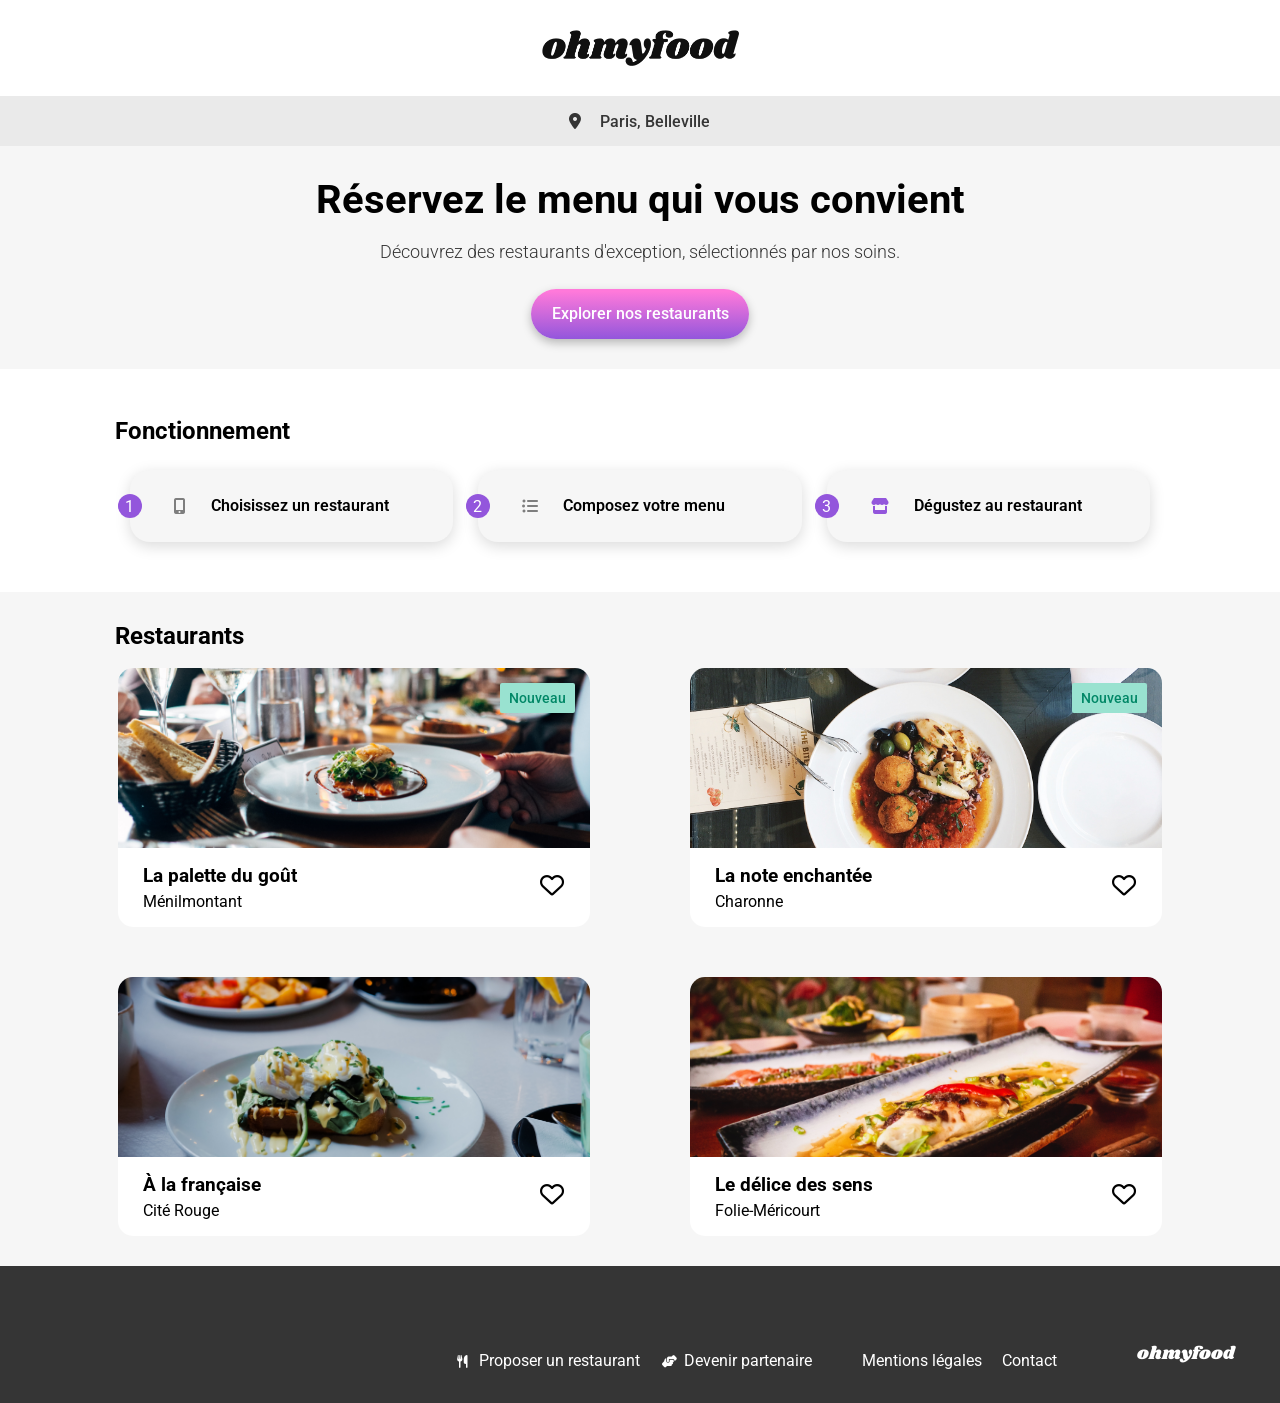
==== index.html @ b6a46c94 "Jeudi" ====
<!DOCTYPE html>
<html lang="fr">
<head>
   <meta charset="UTF-8">
   <meta name="viewport" content="width=device-width, initial-scale=1.0">
   <title>OhMyFood</title>
   <link rel="preconnect" href="https://fonts.googleapis.com">
   <link rel="preconnect" href="https://fonts.gstatic.com" crossorigin>
   <link href="https://fonts.googleapis.com/css2?family=Inter:ital,opsz,wght@0,14..32,100..900;1,14..32,100..900&family=Roboto:ital,wght@0,100..900;1,100..900&display=swap" rel="stylesheet">
   <link rel="stylesheet" href="https://cdnjs.cloudflare.com/ajax/libs/font-awesome/6.2.1/css/all.min.css"
      integrity="sha512-MV7K8+y+gLIBoVD59lQIYicR65iaqukzvf/nwasF0nqhPay5w/9lJmVM2hMDcnK1OnMGCdVK+iQrJ7lzPJQd1w=="
      crossorigin="anonymous" referrerpolicy="no-referrer">
      <link rel="preconnect" href="https://fonts.googleapis.com">
   <link rel="preconnect" href="https://fonts.gstatic.com" crossorigin>
   <link href="https://fonts.googleapis.com/css2?family=Inter:ital,opsz,wght@0,14..32,100..900;1,14..32,100..900&family=Roboto:ital,wght@0,100..900;1,100..900&family=Shrikhand&display=swap" rel="stylesheet">
   <link rel="stylesheet" type="text/css" href="./assets/styles/pagedaccueil.css">
</head>

<body>
   <div class="loader-container">
      <div class="loader">
         <i class="fas fa-mobile-screen-button"></i>
         <i class="fa-solid fa-list-ul icon"></i>
         <i class="fas fa-store"></i>
      </div>
   </div>
   <div class="main-container">
      <header>
         <div class="header-nav">
            <div class="header-logo">
               <img src="./assets/images/logo/ohmyfood.png" alt="Logo de la marque OhMyFood" class="logo">
            </div>
            <div class="city-input">
               <label for="city"> <i class="fa-solid fa-location-dot map-pin"></i> </label> 
               <input type="text" name="city" id="city" placeholder="Paris, Belleville">
            </div>
         </div>
      </header>
      <main>
         <section class="exploration-restaurant">
            <div class="headline">
               <h1 class="headline-title"> Réservez le menu qui vous convient </h1>
               <p class="headline-text"> Découvrez des restaurants d'exception, sélectionnés par nos soins. </p>
               <a href="#restaurant" class="btn"> Explorer nos restaurants </a>
            </div>
         </section>

         <section class="section-fonctionnement">
            <div class="test-2">
            <h2 class="fonctionnement-title"> Fonctionnement </h2>
            <div class="fonctionnement">
               <div class="filtre-fonctionnement">
                  <div class="circle-fonctionnement">
                     <div class="number-fonctionnement">
                        <p> 1 </p>
                     </div>
                  </div>
                  <i class="fa-solid fa-mobile-screen-button icon"></i>
                  <div class="text-fonctionnement">
                     <p> Choisissez un restaurant </p>
                  </div>
               </div>
               <div class="filtre-fonctionnement">
                  <div class="circle-fonctionnement">
                     <div class="number-fonctionnement">
                        <p> 2 </p>
                     </div>
                  </div>
                  <i class="fa-solid fa-list-ul icon"></i>
                  <div class="text-fonctionnement">
                     <p> Composez votre menu </p>
                  </div>
               </div>
               <div class="filtre-fonctionnement">
                  <div class="circle-fonctionnement">
                     <div class="number-fonctionnement">
                        <p> 3 </p>
                     </div>
                  </div>
                  <i class="fa-solid fa-store icon-color"></i>
                  <div class="text-fonctionnement">
                     <p> Dégustez au restaurant </p>
                  </div>
               </div>
            </div>
            </div>
         </section>
         <section class="restaurants">
            <div class="test">
               <h2 class="restaurant-title" id="restaurant"> Restaurants </h2>
               <div class="restaurants-cards">

                  <article class="card">
                     <a href="restaurants/LaPaletteDuGout.html">
                        <div class="nouveau-badge">
                        <p> Nouveau </p>
                        </div>
                        <img src="./assets/images/restaurants/jay-wennington-N_Y88TWmGwA-unsplash.jpg" alt="Restaurant La Palette du goût">
                        <div class="card-footer">
                           <div class="card-text">
                              <h3 class="card-title"> La palette du goût </h3>
                              <p class="card-subtitle"> Ménilmontant </p>
                           </div>
                        </div>
                     </a>
                        <div class="card-saving">
                           <input type="checkbox" id="heart-saving-1" class="heart-checkbox">
                           <label for="heart-saving-1" class="heart-label">
                              <i class="fa-regular fa-heart empty-heart"></i>
                              <i class="fa-solid fa-heart full-heart"></i>
                           </label>
                        </div>
                  </article>

                  <article class="card">
                     <a href="restaurants/LaNoteEnchantee.html">
                        <div class="nouveau-badge">
                        <p> Nouveau </p>
                        </div>
                        <img src="./assets/images/restaurants/stil-u2Lp8tXIcjw-unsplash.jpg" alt="Restaurant La note enchantée">
                        <div class="card-footer">
                           <div class="card-text">
                              <h3 class="card-title"> La note enchantée </h3>
                              <p class="card-subtitle"> Charonne </p>
                           </div>
                        </div>
                     </a>
                        <div class="card-saving">
                           <input type="checkbox" id="heart-saving-2" class="heart-checkbox">
                           <label for="heart-saving-2" class="heart-label">
                              <i class="fa-regular fa-heart empty-heart"></i>
                              <i class="fa-solid fa-heart full-heart"></i>
                           </label>
                        </div>
                  </article>

                  <article class="card">
                     <a href="restaurants/ALaFrançaise.html">
                        <img src="./assets/images/restaurants/toa-heftiba-DQKerTsQwi0-unsplash.jpg" alt="Restaurant À la française">
                        <div class="card-footer">
                           <div class="card-text">
                              <h3 class="card-title"> À la française </h3>
                              <p class="card-subtitle"> Cité Rouge </p>
                           </div>
                        </div>
                     </a>
                        <div class="card-saving">
                           <input type="checkbox" id="heart-saving-3" class="heart-checkbox">
                           <label for="heart-saving-3" class="heart-label">
                              <i class="fa-regular fa-heart empty-heart"></i>
                              <i class="fa-solid fa-heart full-heart"></i>
                           </label>
                        </div>
                  </article>

                  <article class="card">
                     <a href="restaurants/LeDeliceDesSens.html">
                        <img src="./assets/images/restaurants/louis-hansel-shotsoflouis-qNBGVyOCY8Q-unsplash.jpg" alt="Restaurant Le délice des sens">
                        <div class="card-footer">
                           <div class="card-text">
                              <h3 class="card-title"> Le délice des sens </h3>
                              <p class="card-subtitle"> Folie-Méricourt</p>
                           </div>
                        </div>
                     </a>
                        <div class="card-saving">
                           <input type="checkbox" id="heart-saving-4" class="heart-checkbox">
                           <label for="heart-saving-4" class="heart-label">
                              <i class="fa-regular fa-heart empty-heart"></i>
                              <i class="fa-solid fa-heart full-heart"></i>
                           </label>
                        </div>
                  </article>
                  
               </div>
            </div>
         </section>
      </main>
      <footer class="footer">
         <div class="footer-container">
            <h3 class="footer-title">ohmyfood</h3>
            <div class="footer-links">
               <ul class="footer-groupe">
                  <li> <i class="fa-solid fa-utensils icon-footer"></i> Proposer un restaurant </li>
                  <li> <i class="fa-solid fa-handshake-angle icon-footer"></i> Devenir partenaire </li>
                  <li class="footer-mention"> Mentions légales </li>
                  <li> <a href="mailto:ohmyfood@goodfood.fr"> Contact </a> </li> 
               </ul>
            </div>
         </div>
      </footer>
   </div>
</body>

</html>
---- assets/styles/pagedaccueil.css ----
a {
  color: inherit;
  text-decoration: none;
}

html, body {
  margin: 0 auto;
  width: 100%;
}

.main-container {
  width: 100%;
}

* {
  font-family: "Roboto", sans-serif;
}

.header-nav {
  display: flex;
  flex-direction: column;
  justify-content: center;
  width: 100%;
}
.header-nav .back-button {
  display: flex;
  align-items: center;
  font-size: 20px;
  text-decoration: none;
  color: black;
  position: absolute;
  left: 13px;
  top: 23px;
  cursor: pointer;
  z-index: 2;
}
.header-nav .header-logo,
.header-nav .header-logo-restaurants-page {
  display: flex;
  justify-content: center;
  align-items: center;
  height: 63px;
  box-shadow: 0px 2px 4px 0px rgba(0, 0, 0, 0.1490196078);
  z-index: 1;
}

.logo {
  width: 197px;
  height: 36px;
}

.city-input {
  display: flex;
  background-color: #EAEAEA;
  height: 50px;
  justify-content: center;
  align-items: center;
  box-shadow: 0px 4px 4px 0px rgba(0, 0, 0, 0.2509803922);
}
@media screen and (min-width: 768px) {
  .city-input {
    box-shadow: none;
  }
}
.city-input input {
  background-color: #EAEAEA;
  border: none;
  font-weight: 500;
  font-size: 16px;
  width: 109px;
}
.city-input .map-pin {
  margin-right: 17px;
}
.city-input input::-moz-placeholder {
  color: #353535;
}
.city-input input::placeholder,
.city-input .map-pin {
  color: #353535;
}

/****** Responsive Design ******/
@media screen and (min-width: 768px) {
  .header-nav .header-logo,
  .header-nav .header-logo-restaurants-page {
    height: 96px;
  }
  .header-nav .header-logo {
    box-shadow: none;
  }
  .header-nav .back-button {
    top: 36px;
  }
}
a {
  color: inherit;
  text-decoration: none;
}

html, body {
  margin: 0 auto;
  width: 100%;
}

.main-container {
  width: 100%;
}

* {
  font-family: "Roboto", sans-serif;
}

.btn {
  width: 218px;
  height: 50px;
  line-height: 50px;
  border-radius: 25px;
  border: none;
  background: linear-gradient(0deg, #9356DC 0%, #ff79da 95%);
  box-shadow: 0px 4px 10px rgba(0, 0, 0, 0.2509803922);
  color: #ffffff;
  font-weight: 500;
  font-size: 16px;
  cursor: pointer;
  transition: all 0.3s ease-in-out;
}
.btn:hover {
  box-shadow: 0px 4px 15px rgba(0, 0, 0, 0.3490196078);
  opacity: 0.85;
}

a {
  color: inherit;
  text-decoration: none;
}

html, body {
  margin: 0 auto;
  width: 100%;
}

.main-container {
  width: 100%;
}

* {
  font-family: "Roboto", sans-serif;
}

.card-saving {
  position: absolute;
  bottom: 30px;
  right: 30px;
}
.card-saving .heart-checkbox {
  display: none;
}
.card-saving .heart-checkbox:checked + .heart-label .full-heart {
  opacity: 1;
  transition: opacity 1s ease;
}
.card-saving .heart-checkbox:checked + .heart-label .empty-heart {
  opacity: 0;
  transition: opacity 1s ease;
}
.card-saving .heart-label {
  position: relative;
  display: inline-block;
  width: 20px;
  height: 20px;
  cursor: pointer;
}
.card-saving .heart-label .full-heart,
.card-saving .heart-label .empty-heart {
  font-size: 24px;
  position: absolute;
  top: 0;
  left: 0;
  transition: opacity 1s ease;
}
.card-saving .heart-label .full-heart {
  opacity: 0;
  transition: opacity 1s ease;
  background: linear-gradient(0deg, #9356DC 0%, #ff79da 95%);
  -webkit-background-clip: text;
          background-clip: text;
  color: transparent;
  transition: opacity 1s ease;
}

@media screen and (min-width: 768px) {
  .card-saving .heart-label:hover .full-heart {
    opacity: 1;
    transition: opacity 1s ease;
  }
  .card-saving .heart-label:hover .empty-heart {
    opacity: 0;
    transition: opacity 1s ease;
  }
}
a {
  color: inherit;
  text-decoration: none;
}

html, body {
  margin: 0 auto;
  width: 100%;
}

.main-container {
  width: 100%;
}

* {
  font-family: "Roboto", sans-serif;
}

.footer {
  background-color: #353535;
  color: #ffffff;
  padding: 20px;
}
.footer .footer-container {
  display: flex;
  flex-direction: column;
}
.footer .footer-container .footer-title {
  font-family: "Shrikhand", cursive;
  font-weight: 400;
  font-size: 18px;
  margin-bottom: 16px;
}
.footer .footer-container .footer-links {
  display: flex;
  flex-direction: column;
  list-style: none;
}
.footer .footer-container .footer-links .footer-groupe {
  display: flex;
  flex-direction: column;
  padding: 0;
  gap: 8px;
  margin-bottom: 0;
}
.footer .footer-container .footer-links li {
  display: flex;
  align-items: center;
  gap: 8px;
}
.footer .footer-container .footer-links li .icon-footer {
  font-size: 16px;
  width: 16px;
  height: 16px;
  transform: scale(0.75, 0.81);
  display: inline-block;
}
.footer .footer-container .footer-links .footer-mention {
  margin: 0px;
}
.footer .footer-container .footer-links .footer-groupe a {
  margin: 0px;
}

/****** Responsive Design ******/
@media screen and (min-width: 768px) {
  .footer {
    padding-top: 57px;
  }
  .footer .footer-container {
    justify-content: flex-end;
    align-items: center;
    flex-direction: row;
    width: 100%;
    max-width: 1440px;
    margin: 0 auto;
  }
  .footer .footer-container .footer-title {
    order: 2;
    margin-right: 25px;
  }
  .footer .footer-container .footer-links {
    justify-content: space-between;
    gap: 40px;
  }
  .footer .footer-container .footer-links .footer-groupe {
    flex-direction: row;
    gap: 20px;
  }
  .footer .footer-container .footer-links li {
    margin: 0px;
  }
  .footer .footer-container .footer-links .footer-mention {
    padding-left: 30px;
  }
  .footer .footer-container .footer-links .footer-groupe a {
    padding-right: 80px;
  }
}
a {
  color: inherit;
  text-decoration: none;
}

html, body {
  margin: 0 auto;
  width: 100%;
}

.main-container {
  width: 100%;
}

* {
  font-family: "Roboto", sans-serif;
}

a {
  color: inherit;
  text-decoration: none;
}

html, body {
  margin: 0 auto;
  width: 100%;
}

.main-container {
  width: 100%;
}

* {
  font-family: "Roboto", sans-serif;
}

.loader-container {
  position: fixed;
  top: 0;
  left: 0;
  width: 100vw;
  height: 100vh;
  background: white;
  display: flex;
  flex-direction: column;
  justify-content: center;
  align-items: center;
  z-index: 9999;
  animation: fadeOut 4s ease-out forwards;
}
.loader-container .loader {
  display: flex;
  gap: 20px;
}
.loader-container .loader i {
  font-size: 5rem;
  color: #9356DC;
  animation: pulse 3s infinite ease-in-out;
}

.loader i:nth-child(1) {
  animation-delay: 0s;
}

.loader i:nth-child(2) {
  animation-delay: 0.25s;
}

.loader i:nth-child(3) {
  animation-delay: 0.5s;
}

@keyframes pulse {
  0% {
    transform: scale(0.5);
    opacity: 0.3;
  }
  50% {
    transform: scale(1.2);
    opacity: 1;
  }
  100% {
    transform: scale(0.5);
    opacity: 0.3;
  }
}
@keyframes fadeOut {
  0% {
    opacity: 1;
    visibility: visible;
  }
  100% {
    opacity: 0;
    visibility: hidden;
  }
}
/****** Exploration ******/
.exploration-restaurant {
  display: flex;
  justify-content: center;
  background-color: #F6F6F6;
  padding-top: 36px;
  padding-bottom: 57px;
}
.exploration-restaurant .headline {
  display: flex;
  flex-direction: column;
  justify-content: center;
  align-items: center;
  text-align: center;
}
.exploration-restaurant .headline .headline-title {
  font-size: 24px;
  font-weight: 700;
  width: 275px;
  margin: 0;
}
.exploration-restaurant .headline .headline-text {
  color: #353535;
  margin-bottom: 27px;
  width: 315px;
  font-size: 18px;
  font-weight: 300;
}

/****** Fonctionnement ******/
.section-fonctionnement {
  margin: 0 auto;
  padding: 28px 15px 58px 15px;
}
.section-fonctionnement .fonctionnement-title {
  margin-bottom: 25px;
}
.section-fonctionnement .fonctionnement {
  display: flex;
  flex-direction: column;
  align-items: center;
  gap: 25px;
}
.section-fonctionnement .fonctionnement .filtre-fonctionnement {
  display: flex;
  width: 325px;
  height: 72px;
  border-radius: 20px;
  box-shadow: 0px 4px 15px 0px rgba(0, 0, 0, 0.1490196078);
  background-color: #F6F6F6;
  align-items: center;
}
.section-fonctionnement .fonctionnement .filtre-fonctionnement .circle-fonctionnement {
  position: relative;
  width: 24px;
  height: 24px;
  border-radius: 25px;
  background-color: #9356DC;
  left: -12px;
}
.section-fonctionnement .fonctionnement .filtre-fonctionnement .circle-fonctionnement .number-fonctionnement {
  position: absolute;
  top: -13px;
  right: 8px;
  color: #ffffff;
}
.section-fonctionnement .fonctionnement .filtre-fonctionnement .text-fonctionnement {
  font-size: 16px;
  font-weight: 600;
}
.section-fonctionnement .fonctionnement .filtre-fonctionnement .icon {
  color: #7E7E7E;
  padding-left: 20px;
  padding-right: 25px;
}
.section-fonctionnement .fonctionnement .filtre-fonctionnement .icon-color {
  color: #9356DC;
  padding-left: 20px;
  padding-right: 25px;
}

/****** Restaurants ******/
.restaurants {
  padding-top: 54px;
  padding-bottom: 58px;
  background-color: #F6F6F6;
}
.restaurants .restaurant-title {
  padding-left: 15px;
  margin: 0;
}
.restaurants .restaurants-cards {
  display: grid;
  grid-template-columns: 1fr;
  margin: auto;
  gap: 20px;
  max-width: 600px;
  padding: 18px;
}
.restaurants .restaurants-cards .card {
  background: white;
  border-radius: 15px;
  overflow: hidden;
  position: relative;
  cursor: pointer;
  display: block;
}
.restaurants .restaurants-cards .card .nouveau-badge {
  position: absolute;
  top: 15px;
  right: 15px;
  background-color: #99e2d0;
  color: #008766;
  font-size: 14px;
  font-weight: 500;
  border-radius: 2px;
  padding: 7px 9px;
}
.restaurants .restaurants-cards .card .nouveau-badge p {
  margin: 0;
}
.restaurants .restaurants-cards .card img {
  -o-object-fit: cover;
     object-fit: cover;
  width: 100%;
  height: 180px;
}
.restaurants .restaurants-cards .card .card-footer {
  display: grid;
  grid-template-columns: 1fr auto;
  align-items: center;
  padding: 13px 25px;
  padding-bottom: 0px;
}
.restaurants .restaurants-cards .card .card-footer .card-text .card-title {
  margin: 0;
}
.restaurants .restaurants-cards .card .card-footer .card-text .card-subtitle {
  margin-top: 5px;
}

/****** Responsive Design ******/
@media (min-width: 768px) {
  .exploration-restaurant {
    padding-top: 30px;
    padding-bottom: 30px;
  }
  .exploration-restaurant .headline {
    width: 700px;
  }
  .exploration-restaurant .headline .headline-title {
    width: 700px;
    font-size: 40px;
  }
  .exploration-restaurant .headline .headline-text {
    width: 700px;
  }
  .section-fonctionnement {
    padding-bottom: 50px;
  }
  .section-fonctionnement .fonctionnement {
    flex-direction: row;
    justify-content: center;
    align-items: center;
    padding: 0 15px;
  }
  .restaurants {
    padding-top: 30px;
    padding-bottom: 12px;
  }
  .restaurants .restaurants-cards {
    grid-template-columns: repeat(2, 1fr);
    max-width: 1080px;
    row-gap: 50px;
    -moz-column-gap: 100px;
         column-gap: 100px;
  }
  .main-container {
    width: 100%;
    justify-content: center;
    margin: 0 auto;
  }
  .test {
    max-width: 1080px;
    align-content: center;
    margin: 0 auto;
  }
  .test-2 {
    max-width: 1050px;
    align-content: center;
    margin: 0 auto;
  }
}/*# sourceMappingURL=pagedaccueil.css.map */
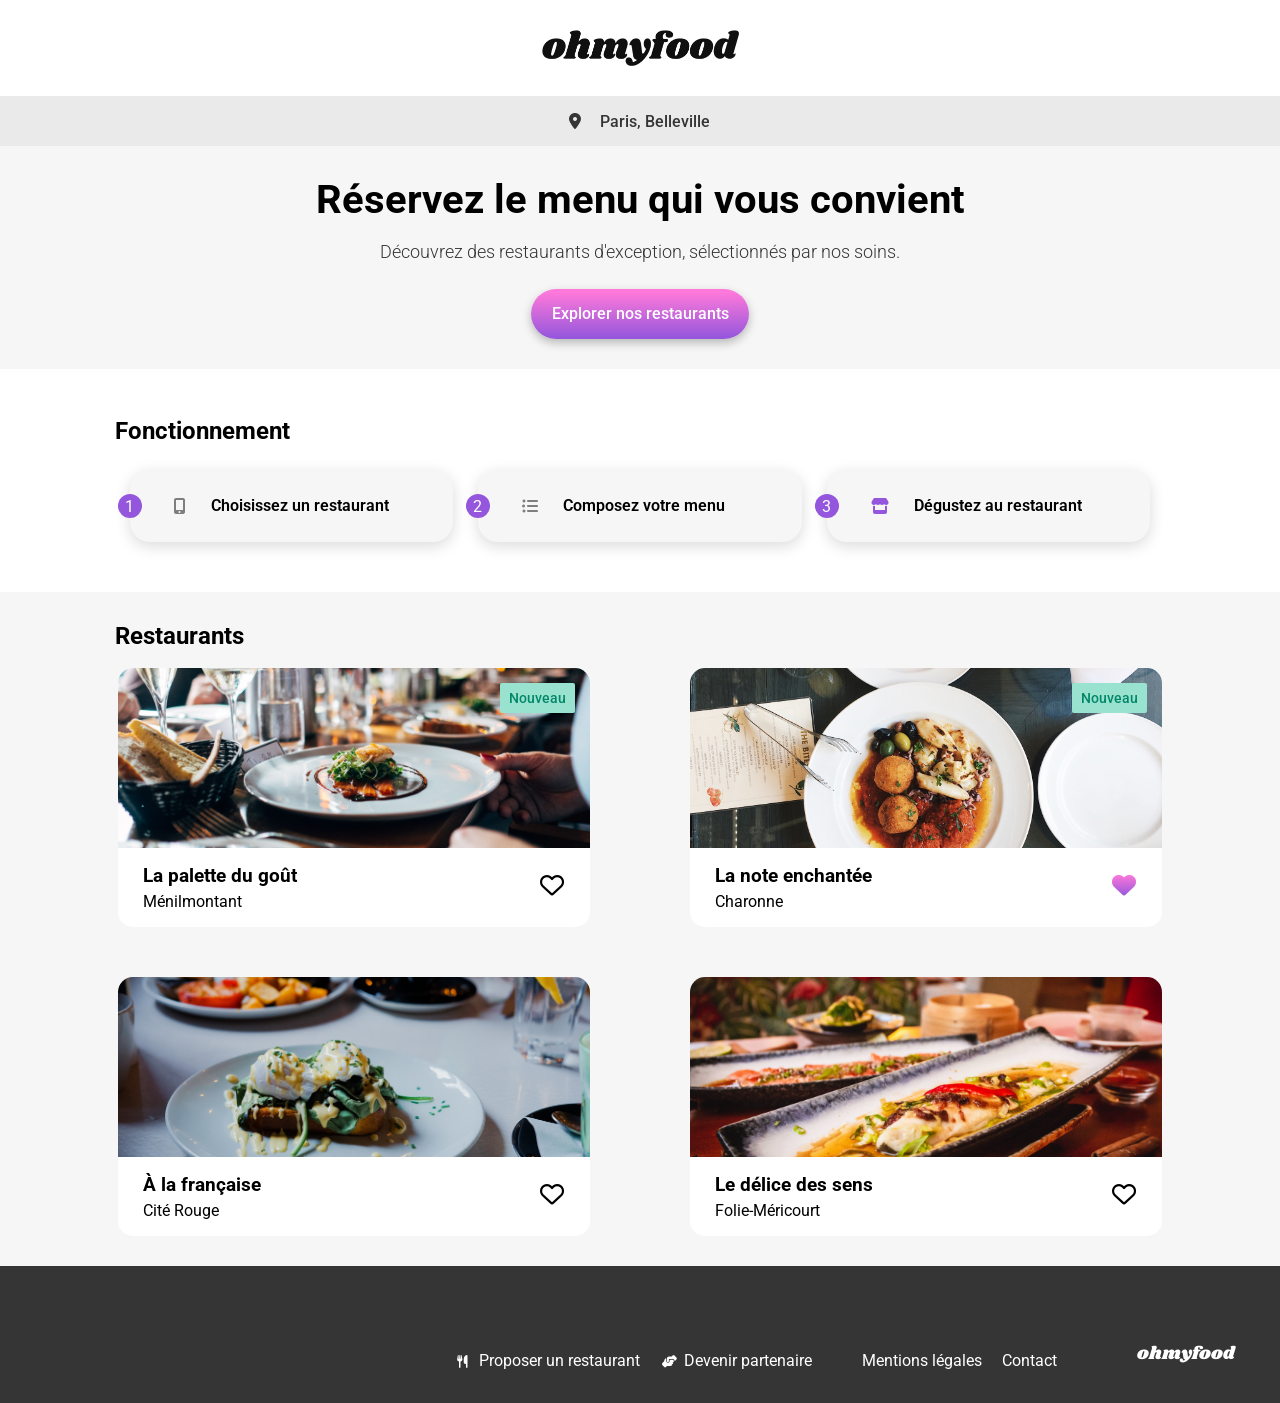
==== commit 65a40dd7: "Activer le coeur par défaut pour une carte de restaurant" ====
--- a/index.html
+++ b/index.html
@@ -7,21 +7,20 @@
    <link rel="preconnect" href="https://fonts.googleapis.com">
    <link rel="preconnect" href="https://fonts.gstatic.com" crossorigin>
    <link href="https://fonts.googleapis.com/css2?family=Inter:ital,opsz,wght@0,14..32,100..900;1,14..32,100..900&family=Roboto:ital,wght@0,100..900;1,100..900&display=swap" rel="stylesheet">
-   <link rel="stylesheet" href="https://cdnjs.cloudflare.com/ajax/libs/font-awesome/6.2.1/css/all.min.css"
-      integrity="sha512-MV7K8+y+gLIBoVD59lQIYicR65iaqukzvf/nwasF0nqhPay5w/9lJmVM2hMDcnK1OnMGCdVK+iQrJ7lzPJQd1w=="
-      crossorigin="anonymous" referrerpolicy="no-referrer">
+   <link rel="stylesheet" href="https://cdnjs.cloudflare.com/ajax/libs/font-awesome/6.7.2/css/all.min.css" integrity="sha512-Evv84Mr4kqVGRNSgIGL/F/aIDqQb7xQ2vcrdIwxfjThSH8CSR7PBEakCr51Ck+w+/U6swU2Im1vVX0SVk9ABhg==" crossorigin="anonymous" referrerpolicy="no-referrer">
       <link rel="preconnect" href="https://fonts.googleapis.com">
    <link rel="preconnect" href="https://fonts.gstatic.com" crossorigin>
    <link href="https://fonts.googleapis.com/css2?family=Inter:ital,opsz,wght@0,14..32,100..900;1,14..32,100..900&family=Roboto:ital,wght@0,100..900;1,100..900&family=Shrikhand&display=swap" rel="stylesheet">
-   <link rel="stylesheet" type="text/css" href="./assets/styles/pagedaccueil.css">
+   <base href="https://karhn.github.io/P3/">
+   <link rel="stylesheet" href="./assets/styles/pagedaccueil.min.css">
 </head>
 
 <body>
    <div class="loader-container">
       <div class="loader">
-         <i class="fas fa-mobile-screen-button"></i>
+         <i class="fa-solid fa-mobile-screen-button"></i>
          <i class="fa-solid fa-list-ul icon"></i>
-         <i class="fas fa-store"></i>
+         <i class="fa-solid fa-store"></i>
       </div>
    </div>
    <div class="main-container">
@@ -126,7 +125,7 @@
                         </div>
                      </a>
                         <div class="card-saving">
-                           <input type="checkbox" id="heart-saving-2" class="heart-checkbox">
+                           <input type="checkbox" id="heart-saving-2" class="heart-checkbox" checked>
                            <label for="heart-saving-2" class="heart-label">
                               <i class="fa-regular fa-heart empty-heart"></i>
                               <i class="fa-solid fa-heart full-heart"></i>
--- a/assets/styles/pagedaccueil.min.css
+++ b/assets/styles/pagedaccueil.min.css
@@ -0,0 +1 @@
+a{color:inherit;text-decoration:none}html,body{margin:0 auto;width:100%}.main-container{width:100%}*{font-family:"Roboto",sans-serif}.header-nav{display:flex;flex-direction:column;justify-content:center;width:100%}.header-nav .back-button{display:flex;align-items:center;font-size:20px;text-decoration:none;color:#000;position:absolute;left:13px;top:23px;cursor:pointer;z-index:2}.header-nav .header-logo,.header-nav .header-logo-restaurants-page{display:flex;justify-content:center;align-items:center;height:63px;box-shadow:0px 2px 4px 0px rgba(0,0,0,.1490196078);z-index:1}.logo{width:197px;height:36px}.city-input{display:flex;background-color:#eaeaea;height:50px;justify-content:center;align-items:center;box-shadow:0px 4px 4px 0px rgba(0,0,0,.2509803922)}@media screen and (min-width: 768px){.city-input{box-shadow:none}}.city-input input{background-color:#eaeaea;border:none;font-weight:500;font-size:16px;width:109px}.city-input .map-pin{margin-right:17px}.city-input input::-moz-placeholder{color:#353535}.city-input input::placeholder,.city-input .map-pin{color:#353535}@media screen and (min-width: 768px){.header-nav .header-logo,.header-nav .header-logo-restaurants-page{height:96px}.header-nav .header-logo{box-shadow:none}.header-nav .back-button{top:36px}}a{color:inherit;text-decoration:none}html,body{margin:0 auto;width:100%}.main-container{width:100%}*{font-family:"Roboto",sans-serif}.btn{width:218px;height:50px;line-height:50px;border-radius:25px;border:none;background:linear-gradient(0deg, #9356DC 0%, #ff79da 95%);box-shadow:0px 4px 10px rgba(0,0,0,.2509803922);color:#fff;font-weight:500;font-size:16px;cursor:pointer;transition:all .3s ease-in-out}.btn:hover{box-shadow:0px 4px 15px rgba(0,0,0,.3490196078);opacity:.85}a{color:inherit;text-decoration:none}html,body{margin:0 auto;width:100%}.main-container{width:100%}*{font-family:"Roboto",sans-serif}.card-saving{position:absolute;bottom:30px;right:30px}.card-saving .heart-checkbox{display:none}.card-saving .heart-checkbox:checked+.heart-label .full-heart{opacity:1;transition:opacity 1s ease}.card-saving .heart-checkbox:checked+.heart-label .empty-heart{opacity:0;transition:opacity 1s ease}.card-saving .heart-label{position:relative;display:inline-block;width:20px;height:20px;cursor:pointer}.card-saving .heart-label .full-heart,.card-saving .heart-label .empty-heart{font-size:24px;position:absolute;top:0;left:0;transition:opacity 1s ease}.card-saving .heart-label .full-heart{opacity:0;transition:opacity 1s ease;background:linear-gradient(0deg, #9356DC 0%, #ff79da 95%);-webkit-background-clip:text;background-clip:text;color:rgba(0,0,0,0);transition:opacity 1s ease}@media screen and (min-width: 768px){.card-saving .heart-label:hover .full-heart{opacity:1;transition:opacity 1s ease}.card-saving .heart-label:hover .empty-heart{opacity:0;transition:opacity 1s ease}}a{color:inherit;text-decoration:none}html,body{margin:0 auto;width:100%}.main-container{width:100%}*{font-family:"Roboto",sans-serif}.footer{background-color:#353535;color:#fff;padding:20px}.footer .footer-container{display:flex;flex-direction:column}.footer .footer-container .footer-title{font-family:"Shrikhand",cursive;font-weight:400;font-size:18px;margin-bottom:16px}.footer .footer-container .footer-links{display:flex;flex-direction:column;list-style:none}.footer .footer-container .footer-links .footer-groupe{display:flex;flex-direction:column;padding:0;gap:8px;margin-bottom:0}.footer .footer-container .footer-links li{display:flex;align-items:center;gap:8px}.footer .footer-container .footer-links li .icon-footer{font-size:16px;width:16px;height:16px;transform:scale(0.75, 0.81);display:inline-block}.footer .footer-container .footer-links .footer-mention{margin:0px}.footer .footer-container .footer-links .footer-groupe a{margin:0px}@media screen and (min-width: 768px){.footer{padding-top:57px}.footer .footer-container{justify-content:flex-end;align-items:center;flex-direction:row;width:100%;max-width:1440px;margin:0 auto}.footer .footer-container .footer-title{order:2;margin-right:25px}.footer .footer-container .footer-links{justify-content:space-between;gap:40px}.footer .footer-container .footer-links .footer-groupe{flex-direction:row;gap:20px}.footer .footer-container .footer-links li{margin:0px}.footer .footer-container .footer-links .footer-mention{padding-left:30px}.footer .footer-container .footer-links .footer-groupe a{padding-right:80px}}a{color:inherit;text-decoration:none}html,body{margin:0 auto;width:100%}.main-container{width:100%}*{font-family:"Roboto",sans-serif}a{color:inherit;text-decoration:none}html,body{margin:0 auto;width:100%}.main-container{width:100%}*{font-family:"Roboto",sans-serif}.loader-container{position:fixed;top:0;left:0;width:100vw;height:100vh;background:#fff;display:flex;flex-direction:column;justify-content:center;align-items:center;z-index:9999;animation:fadeOut 4s ease-out forwards}.loader-container .loader{display:flex;gap:20px}.loader-container .loader i{font-size:5rem;color:#9356dc;animation:pulse 3s infinite ease-in-out}.loader i:nth-child(1){animation-delay:0s}.loader i:nth-child(2){animation-delay:.25s}.loader i:nth-child(3){animation-delay:.5s}@keyframes pulse{0%{transform:scale(0.5);opacity:.3}50%{transform:scale(1.2);opacity:1}100%{transform:scale(0.5);opacity:.3}}@keyframes fadeOut{0%{opacity:1;visibility:visible}100%{opacity:0;visibility:hidden}}.exploration-restaurant{display:flex;justify-content:center;background-color:#f6f6f6;padding-top:36px;padding-bottom:57px}.exploration-restaurant .headline{display:flex;flex-direction:column;justify-content:center;align-items:center;text-align:center}.exploration-restaurant .headline .headline-title{font-size:24px;font-weight:700;width:275px;margin:0}.exploration-restaurant .headline .headline-text{color:#353535;margin-bottom:27px;width:315px;font-size:18px;font-weight:300}.section-fonctionnement{margin:0 auto;padding:28px 15px 58px 15px}.section-fonctionnement .fonctionnement-title{margin-bottom:25px}.section-fonctionnement .fonctionnement{display:flex;flex-direction:column;align-items:center;gap:25px}.section-fonctionnement .fonctionnement .filtre-fonctionnement{display:flex;width:325px;height:72px;border-radius:20px;box-shadow:0px 4px 15px 0px rgba(0,0,0,.1490196078);background-color:#f6f6f6;align-items:center}.section-fonctionnement .fonctionnement .filtre-fonctionnement .circle-fonctionnement{position:relative;width:24px;height:24px;border-radius:25px;background-color:#9356dc;left:-12px}.section-fonctionnement .fonctionnement .filtre-fonctionnement .circle-fonctionnement .number-fonctionnement{position:absolute;top:-13px;right:8px;color:#fff}.section-fonctionnement .fonctionnement .filtre-fonctionnement .text-fonctionnement{font-size:16px;font-weight:600}.section-fonctionnement .fonctionnement .filtre-fonctionnement .icon{color:#7e7e7e;padding-left:20px;padding-right:25px}.section-fonctionnement .fonctionnement .filtre-fonctionnement .icon-color{color:#9356dc;padding-left:20px;padding-right:25px}.restaurants{padding-top:54px;padding-bottom:58px;background-color:#f6f6f6}.restaurants .restaurant-title{padding-left:15px;margin:0}.restaurants .restaurants-cards{display:grid;grid-template-columns:1fr;margin:auto;gap:20px;max-width:600px;padding:18px}.restaurants .restaurants-cards .card{background:#fff;border-radius:15px;overflow:hidden;position:relative;cursor:pointer;display:block}.restaurants .restaurants-cards .card .nouveau-badge{position:absolute;top:15px;right:15px;background-color:#99e2d0;color:#008766;font-size:14px;font-weight:500;border-radius:2px;padding:7px 9px}.restaurants .restaurants-cards .card .nouveau-badge p{margin:0}.restaurants .restaurants-cards .card img{-o-object-fit:cover;object-fit:cover;width:100%;height:180px}.restaurants .restaurants-cards .card .card-footer{display:grid;grid-template-columns:1fr auto;align-items:center;padding:13px 25px;padding-bottom:0px}.restaurants .restaurants-cards .card .card-footer .card-text .card-title{margin:0}.restaurants .restaurants-cards .card .card-footer .card-text .card-subtitle{margin-top:5px}@media(min-width: 768px){.exploration-restaurant{padding-top:30px;padding-bottom:30px}.exploration-restaurant .headline{width:700px}.exploration-restaurant .headline .headline-title{width:700px;font-size:40px}.exploration-restaurant .headline .headline-text{width:700px}.section-fonctionnement{padding-bottom:50px}.section-fonctionnement .fonctionnement{flex-direction:row;justify-content:center;align-items:center;padding:0 15px}.restaurants{padding-top:30px;padding-bottom:12px}.restaurants .restaurants-cards{grid-template-columns:repeat(2, 1fr);max-width:1080px;row-gap:50px;-moz-column-gap:100px;column-gap:100px}.main-container{width:100%;justify-content:center;margin:0 auto}.test{max-width:1080px;align-content:center;margin:0 auto}.test-2{max-width:1050px;align-content:center;margin:0 auto}}/*# sourceMappingURL=pagedaccueil.min.css.map */
